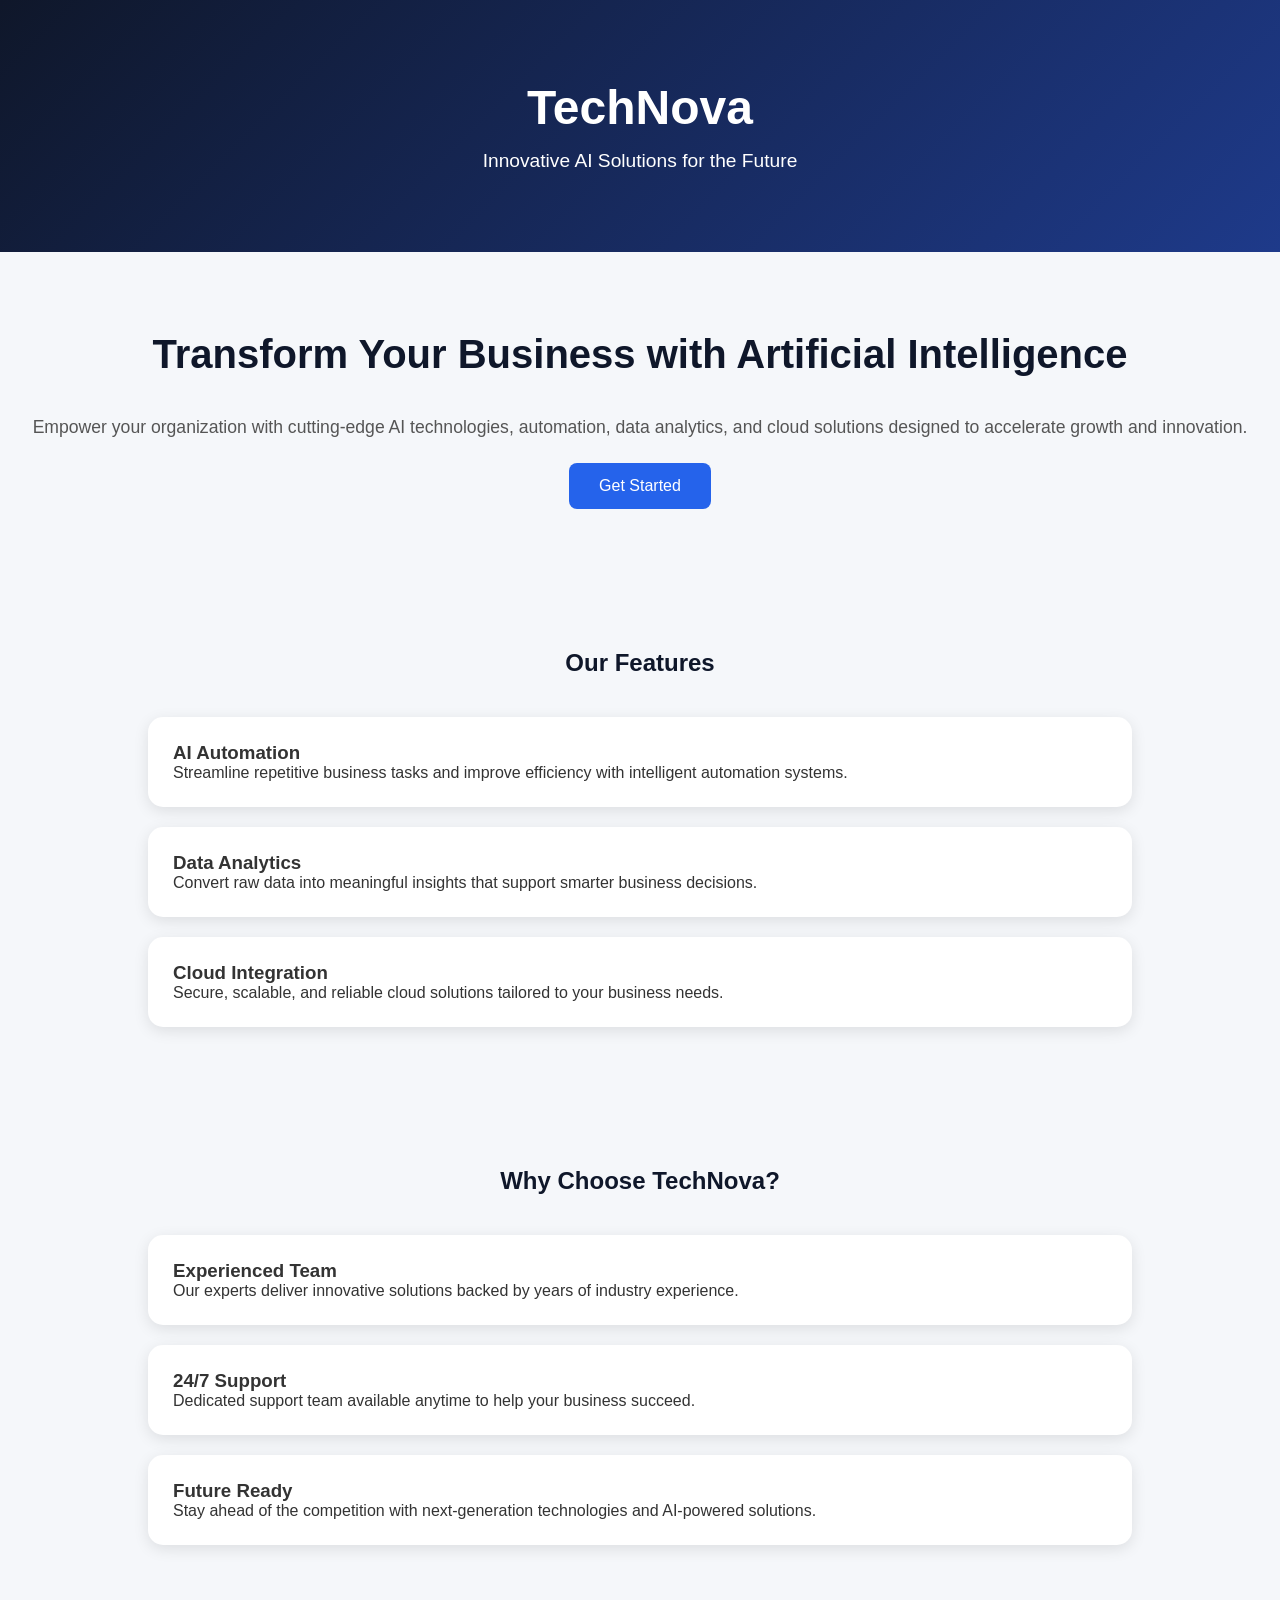
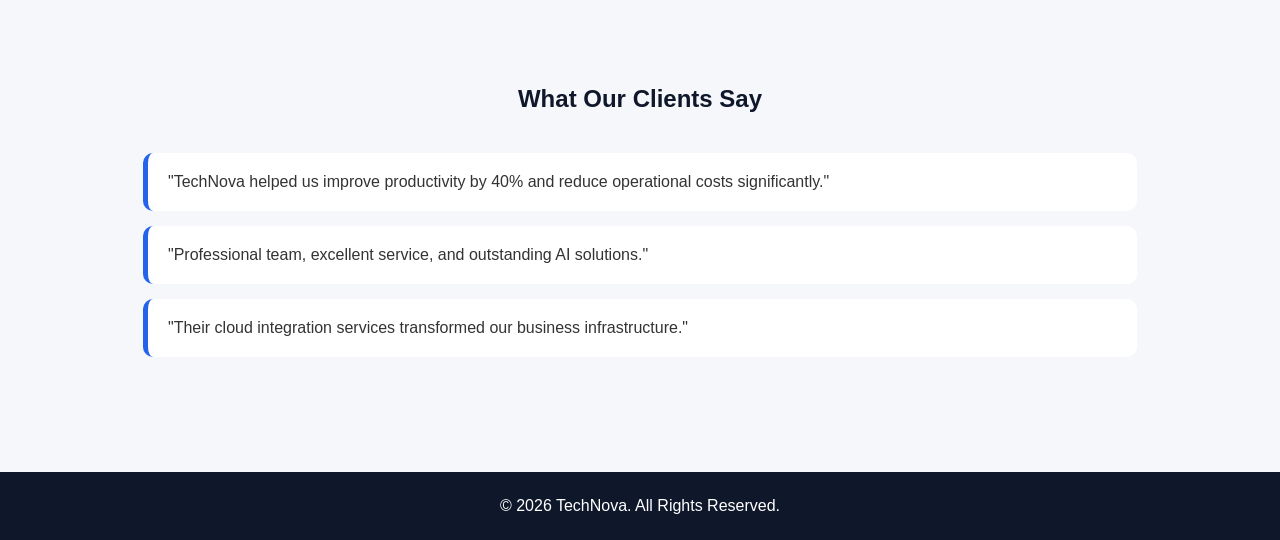
==== TASK_2_LANDING_PAGE/index.html @ f69287da "Rename index1.html to index.html" ====
<!DOCTYPE html>
<html lang="en">
<head>
    <meta charset="UTF-8">
    <meta name="viewport" content="width=device-width, initial-scale=1.0">
    <title>TechNova - AI Solutions</title>
    <link rel="stylesheet" href="style1.css">
</head>
<body>

    <header>
        <h1>TechNova</h1>
        <p>Innovative AI Solutions for the Future</p>
    </header>

    <section class="hero">
        <h2>Transform Your Business with Artificial Intelligence</h2>

        <p>
            Empower your organization with cutting-edge AI technologies,
            automation, data analytics, and cloud solutions designed to
            accelerate growth and innovation.
        </p>

        <button>Get Started</button>
    </section>

    <section>
        <h2>Our Features</h2>

        <div class="feature-box">
            <h3>AI Automation</h3>
            <p>
                Streamline repetitive business tasks and improve efficiency
                with intelligent automation systems.
            </p>
        </div>

        <div class="feature-box">
            <h3>Data Analytics</h3>
            <p>
                Convert raw data into meaningful insights that support
                smarter business decisions.
            </p>
        </div>

        <div class="feature-box">
            <h3>Cloud Integration</h3>
            <p>
                Secure, scalable, and reliable cloud solutions tailored
                to your business needs.
            </p>
        </div>
    </section>

    <section>
        <h2>Why Choose TechNova?</h2>

        <div class="feature-box">
            <h3>Experienced Team</h3>
            <p>
                Our experts deliver innovative solutions backed by years
                of industry experience.
            </p>
        </div>

        <div class="feature-box">
            <h3>24/7 Support</h3>
            <p>
                Dedicated support team available anytime to help your
                business succeed.
            </p>
        </div>

        <div class="feature-box">
            <h3>Future Ready</h3>
            <p>
                Stay ahead of the competition with next-generation
                technologies and AI-powered solutions.
            </p>
        </div>
    </section>

    <section>
        <h2>What Our Clients Say</h2>

        <div class="testimonial">
            <p>
                "TechNova helped us improve productivity by 40% and reduce
                operational costs significantly."
            </p>
        </div>

        <div class="testimonial">
            <p>
                "Professional team, excellent service, and outstanding
                AI solutions."
            </p>
        </div>

        <div class="testimonial">
            <p>
                "Their cloud integration services transformed our business
                infrastructure."
            </p>
        </div>
    </section>

    <footer>
        <p>© 2026 TechNova. All Rights Reserved.</p>
    </footer>

</body>
</html>
---- TASK_2_LANDING_PAGE/style1.css ----
*{
    margin:0;
    padding:0;
    box-sizing:border-box;
    font-family:'Segoe UI', sans-serif;
}

body{
    background:#f5f7fa;
    color:#333;
}

header{
    background:linear-gradient(135deg,#0f172a,#1e3a8a);
    color:white;
    text-align:center;
    padding:80px 20px;
}

header h1{
    font-size:3rem;
}

header p{
    margin-top:15px;
    font-size:1.2rem;
}

.hero{
    text-align:center;
    padding:80px 20px;
}

.hero h2{
    font-size:2.5rem;
    color:#0f172a;
}

.hero p{
    margin-top:20px;
    font-size:1.1rem;
    color:#555;
}

button{
    margin-top:25px;
    padding:14px 30px;
    background:#2563eb;
    color:white;
    border:none;
    border-radius:8px;
    font-size:1rem;
    cursor:pointer;
    transition:0.3s;
}

button:hover{
    background:#1d4ed8;
    transform:translateY(-3px);
}

section{
    padding:60px 10%;
}

section h2{
    text-align:center;
    margin-bottom:40px;
    color:#0f172a;
}

.feature-box{
    background:white;
    padding:25px;
    margin:20px;
    border-radius:15px;
    box-shadow:0 4px 15px rgba(0,0,0,0.1);
    transition:0.3s;
}

.feature-box:hover{
    transform:translateY(-8px);
}

.testimonial{
    background:white;
    padding:20px;
    margin:15px;
    border-left:5px solid #2563eb;
    border-radius:10px;
}

footer{
    background:#0f172a;
    color:white;
    text-align:center;
    padding:25px;
    margin-top:40px;
}

@media(max-width:768px){

    header h1{
        font-size:2rem;
    }

    .hero h2{
        font-size:1.8rem;
    }

    section{
        padding:40px 5%;
    }
}
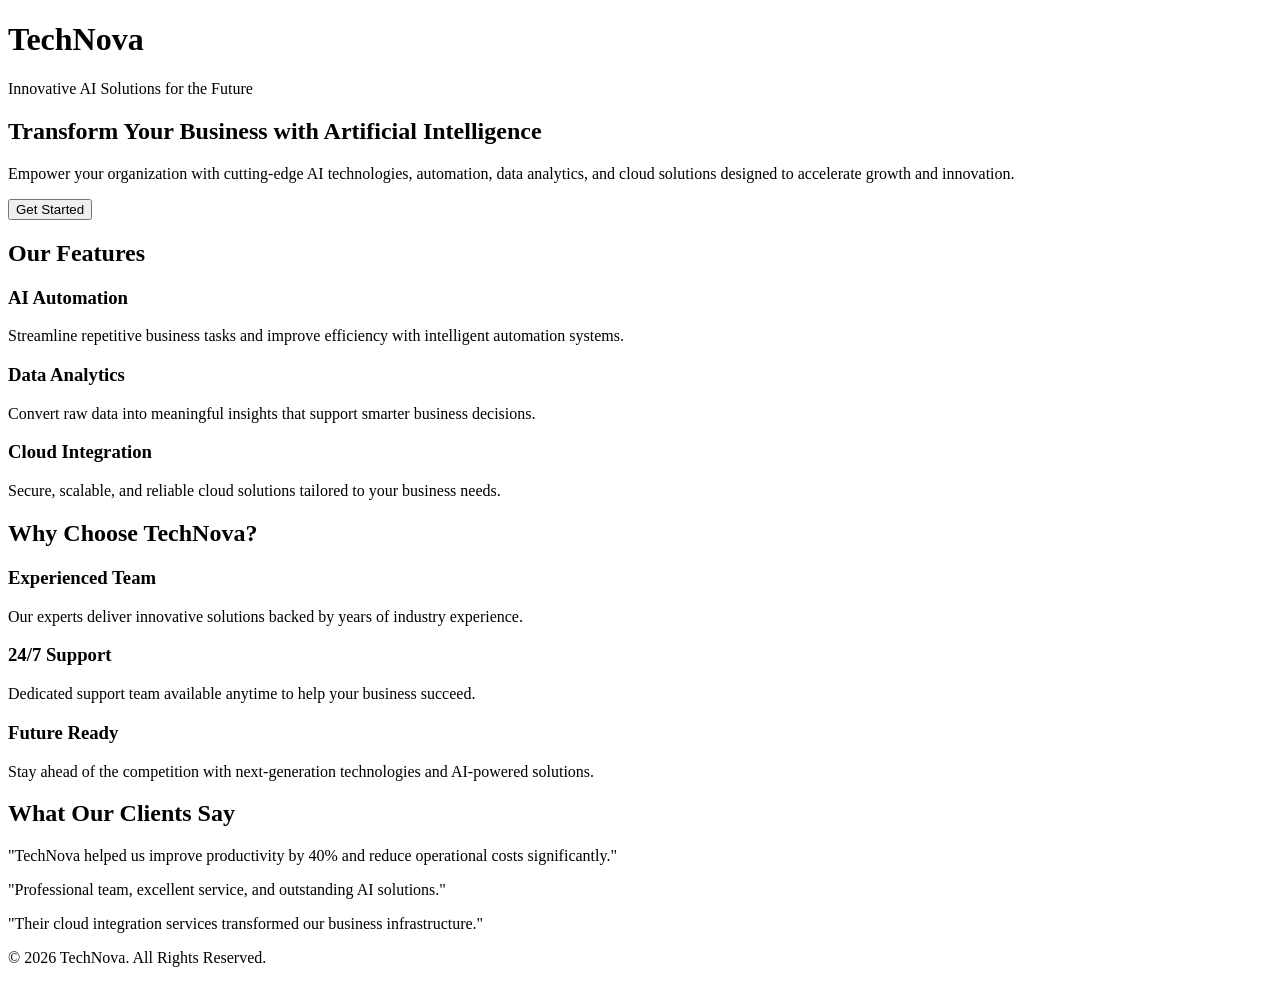
==== commit c83bafb9: "Update index.html" ====
--- a/TASK_2_LANDING_PAGE/index.html
+++ b/TASK_2_LANDING_PAGE/index.html
@@ -4,7 +4,7 @@
     <meta charset="UTF-8">
     <meta name="viewport" content="width=device-width, initial-scale=1.0">
     <title>TechNova - AI Solutions</title>
-    <link rel="stylesheet" href="style1.css">
+    <link rel="stylesheet" href="style.css">
 </head>
 <body>
 
